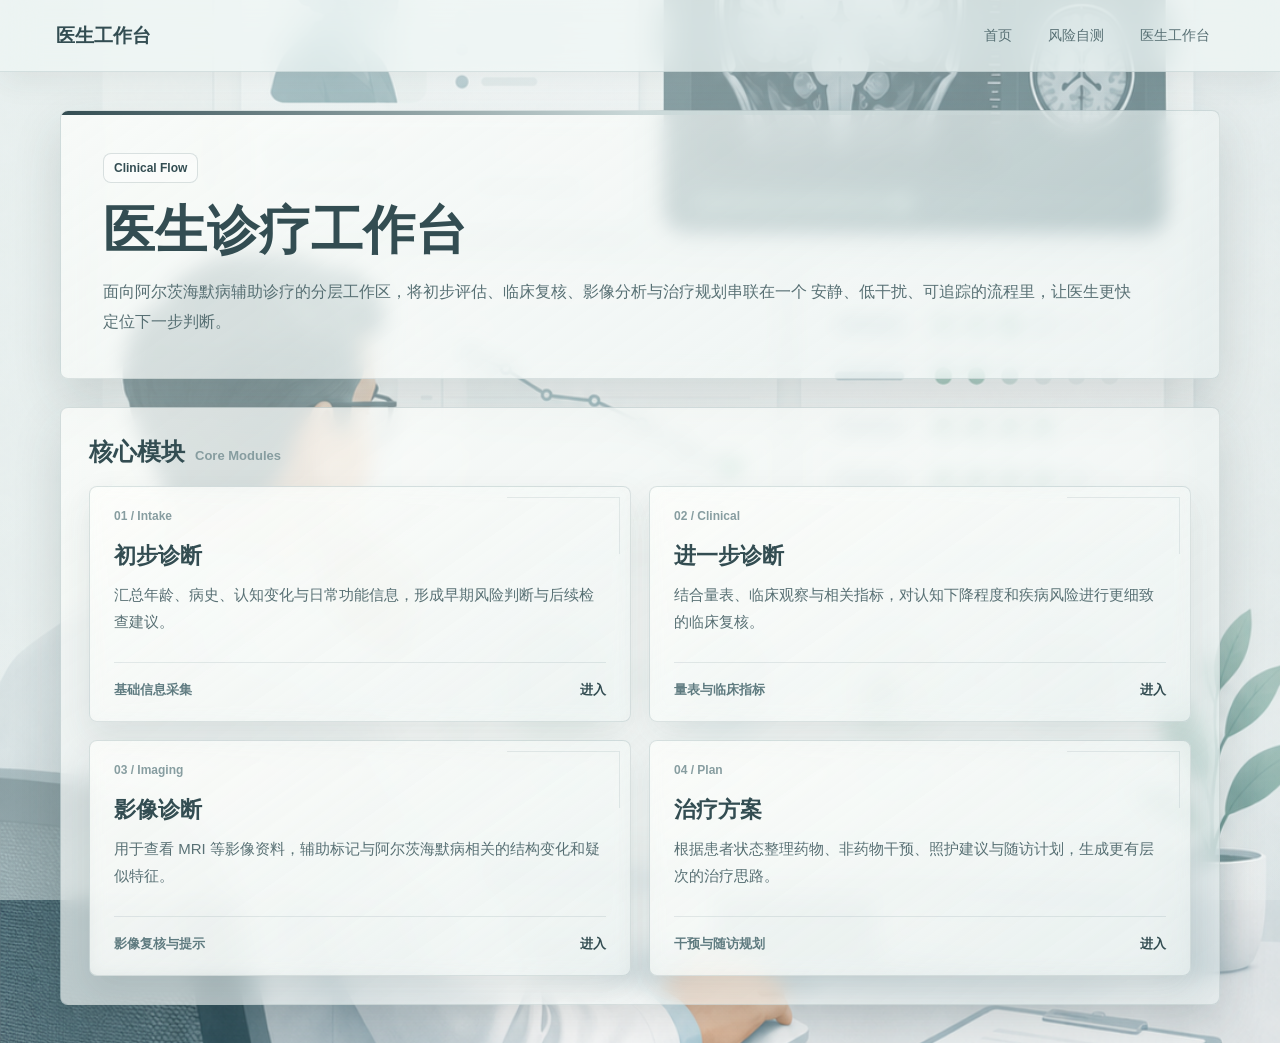
==== doctor/index.html @ c5a773ac "1 1" ====
<!DOCTYPE html>
<html lang="zh-CN">
<head>
  <meta charset="UTF-8">
  <meta name="viewport" content="width=device-width, initial-scale=1.0">
  <title>医生诊疗工作台</title>
  <link rel="stylesheet" href="../css/common.css">
</head>
<body class="page-bg-doctor">

  <header class="site-header">
    <div class="logo">医生工作台</div>
    <nav class="nav-links">
      <a href="../index.html">首页</a>
      <a href="../patient/risk-check/index.html">风险自测</a>
      <a href="./index.html">医生工作台</a>
    </nav>
  </header>

  <main class="page-container visual-page visual-page-doctor">

    <section class="hero floating-panel">
      <div class="hero-content hero-panel">
        <span class="hero-tag">Clinical Flow</span>
        <h1>医生诊疗工作台</h1>
        <p>
          面向阿尔茨海默病辅助诊疗的分层工作区，将初步评估、临床复核、影像分析与治疗规划串联在一个
          安静、低干扰、可追踪的流程里，让医生更快定位下一步判断。
        </p>
      </div>
    </section>

    <section class="floating-panel content-panel">
      <h2 class="section-title">核心模块 <span>Core Modules</span></h2>

      <section class="module-grid">

        <a class="module-card" href="./basic-diagnosis/index.html">
          <span class="module-kicker">01 / Intake</span>
          <h2>初步诊断</h2>
          <p>
            汇总年龄、病史、认知变化与日常功能信息，形成早期风险判断与后续检查建议。
          </p>
          <div class="module-foot">基础信息采集</div>
        </a>

        <a class="module-card" href="./clinical-diagnosis/index.html">
          <span class="module-kicker">02 / Clinical</span>
          <h2>进一步诊断</h2>
          <p>
            结合量表、临床观察与相关指标，对认知下降程度和疾病风险进行更细致的临床复核。
          </p>
          <div class="module-foot">量表与临床指标</div>
        </a>

        <a class="module-card" href="./imaging-diagnosis/index.html">
          <span class="module-kicker">03 / Imaging</span>
          <h2>影像诊断</h2>
          <p>
            用于查看 MRI 等影像资料，辅助标记与阿尔茨海默病相关的结构变化和疑似特征。
          </p>
          <div class="module-foot">影像复核与提示</div>
        </a>

        <a class="module-card" href="./treatment/index.html">
          <span class="module-kicker">04 / Plan</span>
          <h2>治疗方案</h2>
          <p>
            根据患者状态整理药物、非药物干预、照护建议与随访计划，生成更有层次的治疗思路。
          </p>
          <div class="module-foot">干预与随访规划</div>
        </a>

      </section>
    </section>

  </main>

</body>
</html>
---- css/common.css ----
* {
  box-sizing: border-box;
}

:root {
  --ink: #26383b;
  --ink-soft: #587074;
  --mist-900: #334d52;
  --mist-700: #5f7b80;
  --mist-500: #879da0;
  --mist-300: #cbd9d9;
  --mist-200: #dce6e5;
  --mist-100: #edf3f1;
  --paper: rgba(248, 250, 248, 0.78);
  --paper-strong: rgba(252, 253, 250, 0.9);
  --paper-muted: rgba(230, 237, 235, 0.72);
  --line: rgba(80, 112, 118, 0.18);
  --line-strong: rgba(60, 91, 98, 0.28);
  --shadow: 0 22px 55px rgba(38, 56, 59, 0.15);
  --shadow-soft: 0 14px 34px rgba(38, 56, 59, 0.1);
  --radius: 8px;
}

body {
  margin: 0;
  min-height: 100vh;
  color: var(--ink);
  font-family: "Inter", "Segoe UI", "PingFang SC", "Microsoft YaHei", sans-serif;
  background:
    linear-gradient(145deg, rgba(244, 248, 246, 0.98) 0%, rgba(226, 236, 234, 0.94) 47%, rgba(210, 224, 225, 0.96) 100%),
    repeating-linear-gradient(90deg, rgba(255, 255, 255, 0.18) 0 1px, transparent 1px 22px);
}

body.page-bg-home,
body.page-bg-doctor {
  background-size: cover;
  background-repeat: no-repeat;
  background-position: center right;
  background-attachment: fixed;
}

body.page-bg-home {
  background-image:
    linear-gradient(180deg, rgba(237, 245, 243, 0.34), rgba(237, 245, 243, 0.16)),
    linear-gradient(90deg, rgba(237, 245, 243, 0.38), rgba(237, 245, 243, 0.08)),
    url("../assets/image/03.png");
}

body.page-bg-doctor {
  background-image:
    linear-gradient(180deg, rgba(237, 245, 243, 0.34), rgba(237, 245, 243, 0.16)),
    linear-gradient(90deg, rgba(237, 245, 243, 0.38), rgba(237, 245, 243, 0.08)),
    url("../assets/image/04.png");
  background-size: cover, cover, cover;
  background-position: center, center, center right;
}

body.page-bg-home::before,
body.page-bg-doctor::before {
  content: none;
}

body::before {
  content: "";
  position: fixed;
  inset: 0;
  z-index: -1;
  background:
    linear-gradient(120deg, transparent 0 18%, rgba(255, 255, 255, 0.34) 18% 19%, transparent 19% 100%),
    linear-gradient(180deg, rgba(255, 255, 255, 0.28), rgba(183, 205, 207, 0.18));
  pointer-events: none;
}

a {
  color: inherit;
  text-decoration: none;
}

.site-header {
  position: sticky;
  top: 0;
  z-index: 100;
  display: flex;
  align-items: center;
  justify-content: space-between;
  min-height: 72px;
  padding: 0 56px;
  border-bottom: 1px solid rgba(80, 112, 118, 0.16);
  background: rgba(239, 246, 244, 0.72);
  backdrop-filter: blur(18px) saturate(126%);
  box-shadow: 0 10px 30px rgba(38, 56, 59, 0.07);
}

.logo {
  color: var(--mist-900);
  font-size: 19px;
  font-weight: 800;
  letter-spacing: 0;
}

.logo::after {
  content: none;
}

.nav-links {
  display: flex;
  align-items: center;
  gap: 8px;
  flex-wrap: wrap;
  justify-content: flex-end;
}

.nav-links a {
  min-height: 36px;
  padding: 9px 13px;
  border: 1px solid transparent;
  border-radius: var(--radius);
  color: var(--ink-soft);
  font-size: 14px;
  line-height: 1.2;
  transition: color 0.2s ease, background 0.2s ease, border-color 0.2s ease;
}

.nav-links a:hover {
  color: var(--mist-900);
  border-color: var(--line);
  background: rgba(255, 255, 255, 0.48);
}

.page-container {
  width: min(1160px, calc(100% - 40px));
  margin: 0 auto;
  padding: 46px 0 72px;
}

.visual-page {
  position: relative;
  display: grid;
  gap: 28px;
  width: min(1160px, calc(100% - 40px));
  min-height: calc(100vh - 118px);
  margin: 0 auto;
  padding: 38px 0;
  overflow: visible;
}

.visual-page::before {
  content: none;
}

.hero {
  position: relative;
  overflow: hidden;
  min-height: auto;
  margin-bottom: 0;
  padding: 42px;
  border: 1px solid var(--line);
  border-radius: var(--radius);
  background:
    linear-gradient(135deg, rgba(251, 253, 250, 0.86), rgba(231, 240, 239, 0.68)),
    linear-gradient(90deg, rgba(195, 213, 215, 0.28), transparent 72%);
  box-shadow: var(--shadow);
  backdrop-filter: blur(18px) saturate(120%);
}

.hero-content {
  position: relative;
  z-index: 1;
}

.hero-panel {
  width: 100%;
}

.floating-panel {
  position: relative;
  z-index: 1;
  justify-self: start;
  width: 100%;
  border: 1px solid rgba(80, 112, 118, 0.18);
  border-radius: var(--radius);
  background:
    linear-gradient(145deg, rgba(252, 253, 250, 0.68), rgba(229, 238, 237, 0.46)),
    rgba(255, 255, 255, 0.18);
  box-shadow: 0 20px 48px rgba(38, 56, 59, 0.16);
  backdrop-filter: blur(10px) saturate(114%);
}

.content-panel {
  padding: 28px;
}

.content-panel .section-title {
  margin-bottom: 18px;
}

.hero::after {
  content: "";
  position: absolute;
  left: 0;
  top: 0;
  width: 100%;
  height: 4px;
  background: linear-gradient(90deg, var(--mist-900), var(--mist-300), transparent);
}

.hero-tag,
.module-eyebrow {
  position: relative;
  z-index: 1;
  display: inline-flex;
  width: fit-content;
  align-items: center;
  min-height: 30px;
  margin-bottom: 18px;
  padding: 6px 10px;
  border: 1px solid rgba(80, 112, 118, 0.2);
  border-radius: var(--radius);
  background: rgba(255, 255, 255, 0.38);
  color: var(--mist-900);
  font-size: 12px;
  font-weight: 800;
  letter-spacing: 0;
}

.hero h1 {
  position: relative;
  z-index: 1;
  max-width: 980px;
  margin: 0 0 18px;
  color: var(--mist-900);
  font-size: clamp(32px, 5vw, 52px);
  line-height: 1.12;
  letter-spacing: 0;
}

.hero p {
  position: relative;
  z-index: 1;
  max-width: 1040px;
  margin: 0;
  color: var(--ink-soft);
  font-size: 16px;
  line-height: 1.85;
}

.section-title {
  display: flex;
  align-items: baseline;
  gap: 10px;
  margin: 0 0 18px;
  color: var(--mist-900);
  font-size: 24px;
  line-height: 1.3;
  letter-spacing: 0;
}

.section-title span {
  color: var(--mist-500);
  font-size: 13px;
  font-weight: 700;
}

.card-grid,
.entry-grid,
.module-grid {
  display: grid;
  grid-template-columns: repeat(2, minmax(0, 1fr));
  align-items: start;
  gap: 18px;
}

.card,
.entry-card,
.module-card,
.module-placeholder {
  position: relative;
  overflow: hidden;
  display: block;
  border: 1px solid var(--line);
  border-radius: var(--radius);
  background:
    linear-gradient(145deg, rgba(252, 253, 250, 0.66), rgba(229, 238, 237, 0.46)),
    rgba(255, 255, 255, 0.18);
  box-shadow: var(--shadow-soft);
  backdrop-filter: blur(8px) saturate(114%);
}

.card,
.entry-card,
.module-card {
  min-height: auto;
  padding: 22px 24px;
  transition: transform 0.22s ease, box-shadow 0.22s ease, border-color 0.22s ease, background 0.22s ease;
}

.card::before,
.entry-card::before,
.module-card::before,
.module-placeholder::before {
  content: "";
  position: absolute;
  inset: 10px 10px auto auto;
  width: 112px;
  height: 56px;
  border-top: 1px solid rgba(80, 112, 118, 0.14);
  border-right: 1px solid rgba(80, 112, 118, 0.14);
  opacity: 0.9;
}

.card:hover,
.entry-card:hover,
.module-card:hover {
  transform: translateY(-5px);
  border-color: var(--line-strong);
  background:
    linear-gradient(145deg, rgba(255, 255, 255, 0.76), rgba(223, 234, 233, 0.56)),
    rgba(255, 255, 255, 0.24);
  box-shadow: var(--shadow);
}

.card h2,
.entry-card h2,
.module-card h2,
.panel-copy h2 {
  position: relative;
  z-index: 1;
  margin: 0 0 12px;
  color: var(--mist-900);
  font-size: 22px;
  line-height: 1.35;
  letter-spacing: 0;
}

.card p,
.entry-card p,
.module-card p,
.panel-copy p {
  position: relative;
  z-index: 1;
  margin: 0;
  color: var(--ink-soft);
  font-size: 15px;
  line-height: 1.78;
}

.card-meta,
.module-kicker {
  position: relative;
  z-index: 1;
  display: block;
  margin-bottom: 18px;
  color: var(--mist-500);
  font-size: 12px;
  font-weight: 800;
}

.module-foot {
  position: relative;
  z-index: 1;
  display: flex;
  align-items: center;
  justify-content: space-between;
  gap: 14px;
  margin-top: 26px;
  padding-top: 18px;
  border-top: 1px solid rgba(80, 112, 118, 0.13);
  color: var(--mist-700);
  font-size: 13px;
  font-weight: 700;
}

.module-foot::after {
  content: "进入";
  min-width: 46px;
  text-align: right;
  color: var(--mist-900);
}

.primary-button {
  position: relative;
  z-index: 1;
  display: inline-flex;
  align-items: center;
  justify-content: center;
  min-height: 38px;
  margin-top: 22px;
  padding: 10px 14px;
  border: 1px solid rgba(80, 112, 118, 0.2);
  border-radius: var(--radius);
  background: rgba(255, 255, 255, 0.42);
  color: var(--mist-900);
  font-size: 14px;
  font-weight: 800;
  box-shadow: inset 0 1px 0 rgba(255, 255, 255, 0.72);
}

.module-placeholder {
  min-height: 330px;
  padding: 38px;
}

.module-placeholder h1 {
  position: relative;
  z-index: 1;
  max-width: 760px;
  margin: 0 0 16px;
  color: var(--mist-900);
  font-size: clamp(30px, 4vw, 44px);
  line-height: 1.16;
}

.module-placeholder p {
  position: relative;
  z-index: 1;
  max-width: 820px;
  margin: 0;
  color: var(--ink-soft);
  font-size: 16px;
  line-height: 1.85;
}

.notice {
  position: relative;
  z-index: 1;
  max-width: 780px;
  margin-top: 28px;
  padding: 16px 18px;
  border: 1px solid rgba(80, 112, 118, 0.18);
  border-left: 4px solid var(--mist-700);
  border-radius: var(--radius);
  background: rgba(255, 255, 255, 0.42);
  color: var(--mist-900);
  line-height: 1.75;
}

@media (max-width: 900px) {
  .site-header {
    align-items: flex-start;
    padding: 16px 20px;
    flex-direction: column;
    gap: 12px;
  }

  .nav-links {
    justify-content: flex-start;
  }

  .page-container {
    width: min(100% - 28px, 1160px);
    padding: 28px 0 52px;
  }

  .visual-page {
    width: min(100% - 28px, 1160px);
    padding: 20px 0;
  }

  .hero {
    min-height: auto;
    padding: 28px;
  }

  .hero-panel {
    width: 100%;
  }

  .floating-panel {
    width: 100%;
    justify-self: stretch;
  }

  .card-grid,
  .entry-grid,
  .module-grid {
    grid-template-columns: 1fr;
  }
}

@media (max-width: 520px) {
  .logo::after {
    display: none;
  }

  .nav-links a {
    padding: 8px 10px;
    font-size: 13px;
  }

  .hero,
  .card,
  .entry-card,
  .module-card,
  .module-placeholder {
    padding: 22px;
  }
}

.intro-text {
  text-indent: 2em;
}

.disease-panel {
  display: grid;
  gap: 16px;
}

.qa-card {
  position: relative;
  overflow: hidden;
  padding: 20px 22px;
  border: 1px solid var(--line);
  border-radius: var(--radius);
  background:
    linear-gradient(145deg, rgba(252, 253, 250, 0.58), rgba(229, 238, 237, 0.34)),
    rgba(255, 255, 255, 0.18);
  box-shadow: var(--shadow-soft);
  backdrop-filter: blur(16px) saturate(116%);
}

.qa-card::before {
  content: "Q";
  position: absolute;
  right: 18px;
  top: 10px;
  color: rgba(95, 123, 128, 0.16);
  font-size: 54px;
  font-weight: 900;
  line-height: 1;
}

.qa-card h3 {
  position: relative;
  z-index: 1;
  margin: 0 0 12px;
  color: var(--mist-900);
  font-size: 21px;
  line-height: 1.4;
}

.qa-card p {
  position: relative;
  z-index: 1;
  margin: 0;
  color: var(--ink-soft);
  font-size: 15px;
  line-height: 1.9;
  text-indent: 2em;
}

.qa-card ul {
  position: relative;
  z-index: 1;
  margin: 12px 0 0;
  padding-left: 1.4em;
  color: var(--ink-soft);
}

.qa-card li {
  margin: 6px 0;
  line-height: 1.75;
  font-size: 15px;
}

.qa-card sup {
  color: var(--mist-900);
  font-weight: 700;
}

.source-box {
  margin-top: 8px;
  padding: 18px 20px;
  border: 1px solid rgba(80, 112, 118, 0.18);
  border-left: 4px solid var(--mist-700);
  border-radius: var(--radius);
  background: rgba(255, 255, 255, 0.34);
}

.source-box h3 {
  margin: 0 0 10px;
  color: var(--mist-900);
  font-size: 18px;
}

.source-box ol {
  margin: 0;
  padding-left: 1.4em;
  color: var(--ink-soft);
}

.source-box li {
  margin: 8px 0;
  line-height: 1.65;
  font-size: 14px;
}

.source-box a {
  margin-left: 6px;
  color: var(--mist-900);
  font-weight: 700;
  text-decoration: underline;
  text-underline-offset: 3px;
}
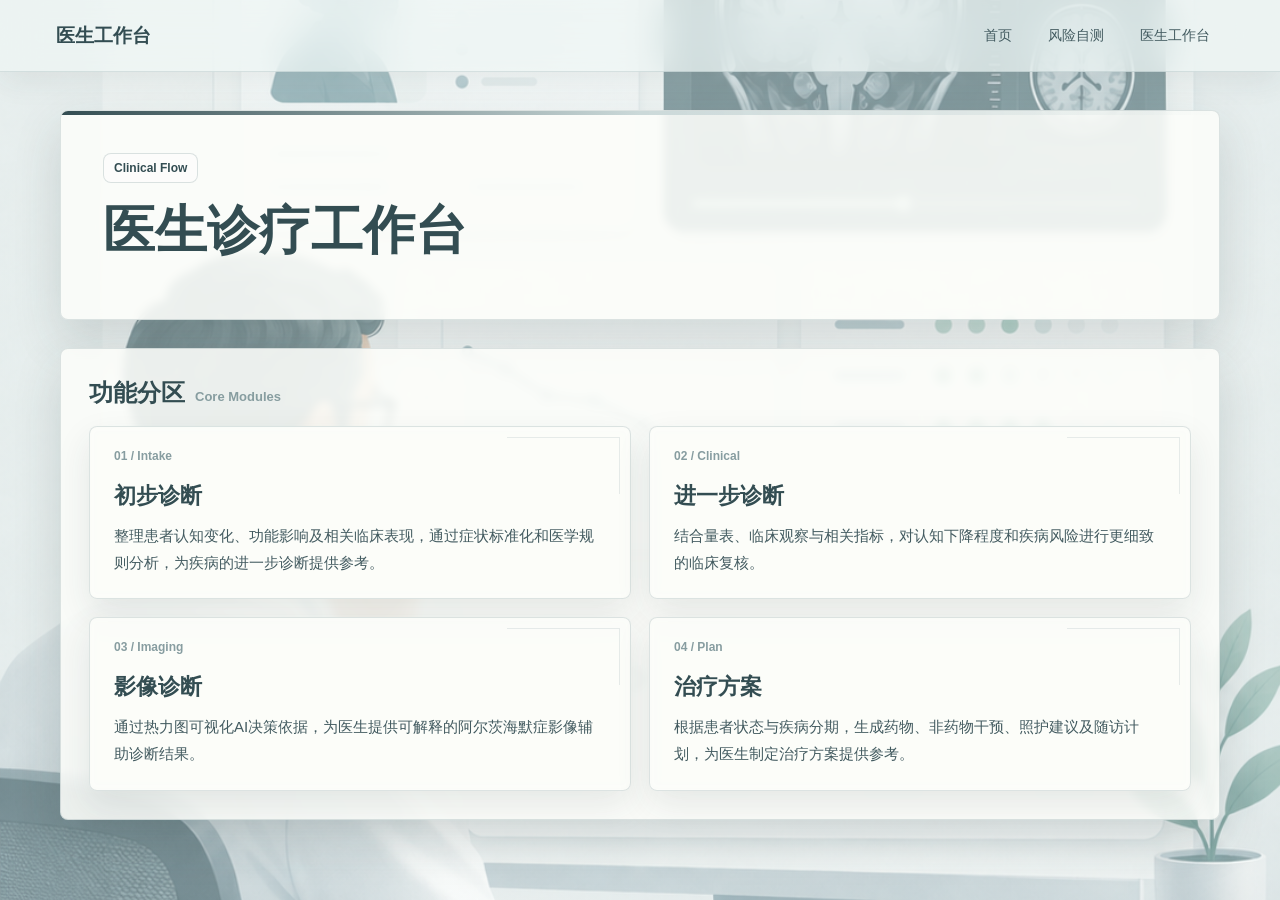
==== commit 2f78f71c: "7.8 10:25" ====
--- a/doctor/index.html
+++ b/doctor/index.html
@@ -1,37 +1,33 @@
-<!DOCTYPE html>
+<!DOCTYPE html>
 <html lang="zh-CN">
-<head>
-  <meta charset="UTF-8">
-  <meta name="viewport" content="width=device-width, initial-scale=1.0">
+<head>
+  <meta charset="UTF-8">
+  <meta name="viewport" content="width=device-width, initial-scale=1.0">
   <title>医生诊疗工作台</title>
-  <link rel="stylesheet" href="../css/common.css">
-</head>
+  <link rel="stylesheet" href="../css/common.css">
+</head>
 <body class="page-bg-doctor">
-
-  <header class="site-header">
+
+  <header class="site-header">
     <div class="logo">医生工作台</div>
     <nav class="nav-links">
       <a href="../index.html">首页</a>
       <a href="../patient/risk-check/index.html">风险自测</a>
       <a href="./index.html">医生工作台</a>
-    </nav>
-  </header>
-
+    </nav>
+  </header>
+
   <main class="page-container visual-page visual-page-doctor">
 
     <section class="hero floating-panel">
       <div class="hero-content hero-panel">
         <span class="hero-tag">Clinical Flow</span>
         <h1>医生诊疗工作台</h1>
-        <p>
-          面向阿尔茨海默病辅助诊疗的分层工作区，将初步评估、临床复核、影像分析与治疗规划串联在一个
-          安静、低干扰、可追踪的流程里，让医生更快定位下一步判断。
-        </p>
       </div>
     </section>
 
     <section class="floating-panel content-panel">
-      <h2 class="section-title">核心模块 <span>Core Modules</span></h2>
+      <h2 class="section-title">功能分区 <span>Core Modules</span></h2>
 
       <section class="module-grid">
 
@@ -39,9 +35,8 @@
           <span class="module-kicker">01 / Intake</span>
           <h2>初步诊断</h2>
           <p>
-            汇总年龄、病史、认知变化与日常功能信息，形成早期风险判断与后续检查建议。
+          整理患者认知变化、功能影响及相关临床表现，通过症状标准化和医学规则分析，为疾病的进一步诊断提供参考。
           </p>
-          <div class="module-foot">基础信息采集</div>
         </a>
 
         <a class="module-card" href="./clinical-diagnosis/index.html">
@@ -50,31 +45,28 @@
           <p>
             结合量表、临床观察与相关指标，对认知下降程度和疾病风险进行更细致的临床复核。
           </p>
-          <div class="module-foot">量表与临床指标</div>
         </a>
 
         <a class="module-card" href="./imaging-diagnosis/index.html">
           <span class="module-kicker">03 / Imaging</span>
           <h2>影像诊断</h2>
           <p>
-            用于查看 MRI 等影像资料，辅助标记与阿尔茨海默病相关的结构变化和疑似特征。
+            通过热力图可视化AI决策依据，为医生提供可解释的阿尔茨海默症影像辅助诊断结果。
           </p>
-          <div class="module-foot">影像复核与提示</div>
         </a>
 
         <a class="module-card" href="./treatment/index.html">
           <span class="module-kicker">04 / Plan</span>
           <h2>治疗方案</h2>
           <p>
-            根据患者状态整理药物、非药物干预、照护建议与随访计划，生成更有层次的治疗思路。
+            根据患者状态与疾病分期，生成药物、非药物干预、照护建议及随访计划，为医生制定治疗方案提供参考。
           </p>
-          <div class="module-foot">干预与随访规划</div>
         </a>
 
       </section>
     </section>
-
-  </main>
-
-</body>
+
+  </main>
+
+</body>
 </html>
--- a/css/common.css
+++ b/css/common.css
@@ -4,7 +4,7 @@
 
 :root {
   --ink: #26383b;
-  --ink-soft: #587074;
+  --ink-soft: #435b60;
   --mist-900: #334d52;
   --mist-700: #5f7b80;
   --mist-500: #879da0;
@@ -48,11 +48,10 @@
 
 body.page-bg-doctor {
   background-image:
-    linear-gradient(180deg, rgba(237, 245, 243, 0.34), rgba(237, 245, 243, 0.16)),
-    linear-gradient(90deg, rgba(237, 245, 243, 0.38), rgba(237, 245, 243, 0.08)),
+    linear-gradient(180deg, rgba(237, 245, 243, 0.48), rgba(237, 245, 243, 0.36)),
     url("../assets/image/04.png");
-  background-size: cover, cover, cover;
-  background-position: center, center, center right;
+  background-size: cover, cover;
+  background-position: center, center right;
 }
 
 body.page-bg-home::before,
@@ -179,11 +178,9 @@
   width: 100%;
   border: 1px solid rgba(80, 112, 118, 0.18);
   border-radius: var(--radius);
-  background:
-    linear-gradient(145deg, rgba(252, 253, 250, 0.68), rgba(229, 238, 237, 0.46)),
-    rgba(255, 255, 255, 0.18);
+  background: rgba(252, 253, 250, 0.88);
   box-shadow: 0 20px 48px rgba(38, 56, 59, 0.16);
-  backdrop-filter: blur(10px) saturate(114%);
+  backdrop-filter: blur(4px) saturate(110%);
 }
 
 .content-panel {
@@ -284,6 +281,11 @@
     rgba(255, 255, 255, 0.18);
   box-shadow: var(--shadow-soft);
   backdrop-filter: blur(8px) saturate(114%);
+}
+
+.module-card {
+  background: rgba(252, 253, 250, 0.88);
+  backdrop-filter: blur(4px) saturate(110%);
 }
 
 .card,
@@ -600,4 +602,4 @@
   font-weight: 700;
   text-decoration: underline;
   text-underline-offset: 3px;
-}+}
